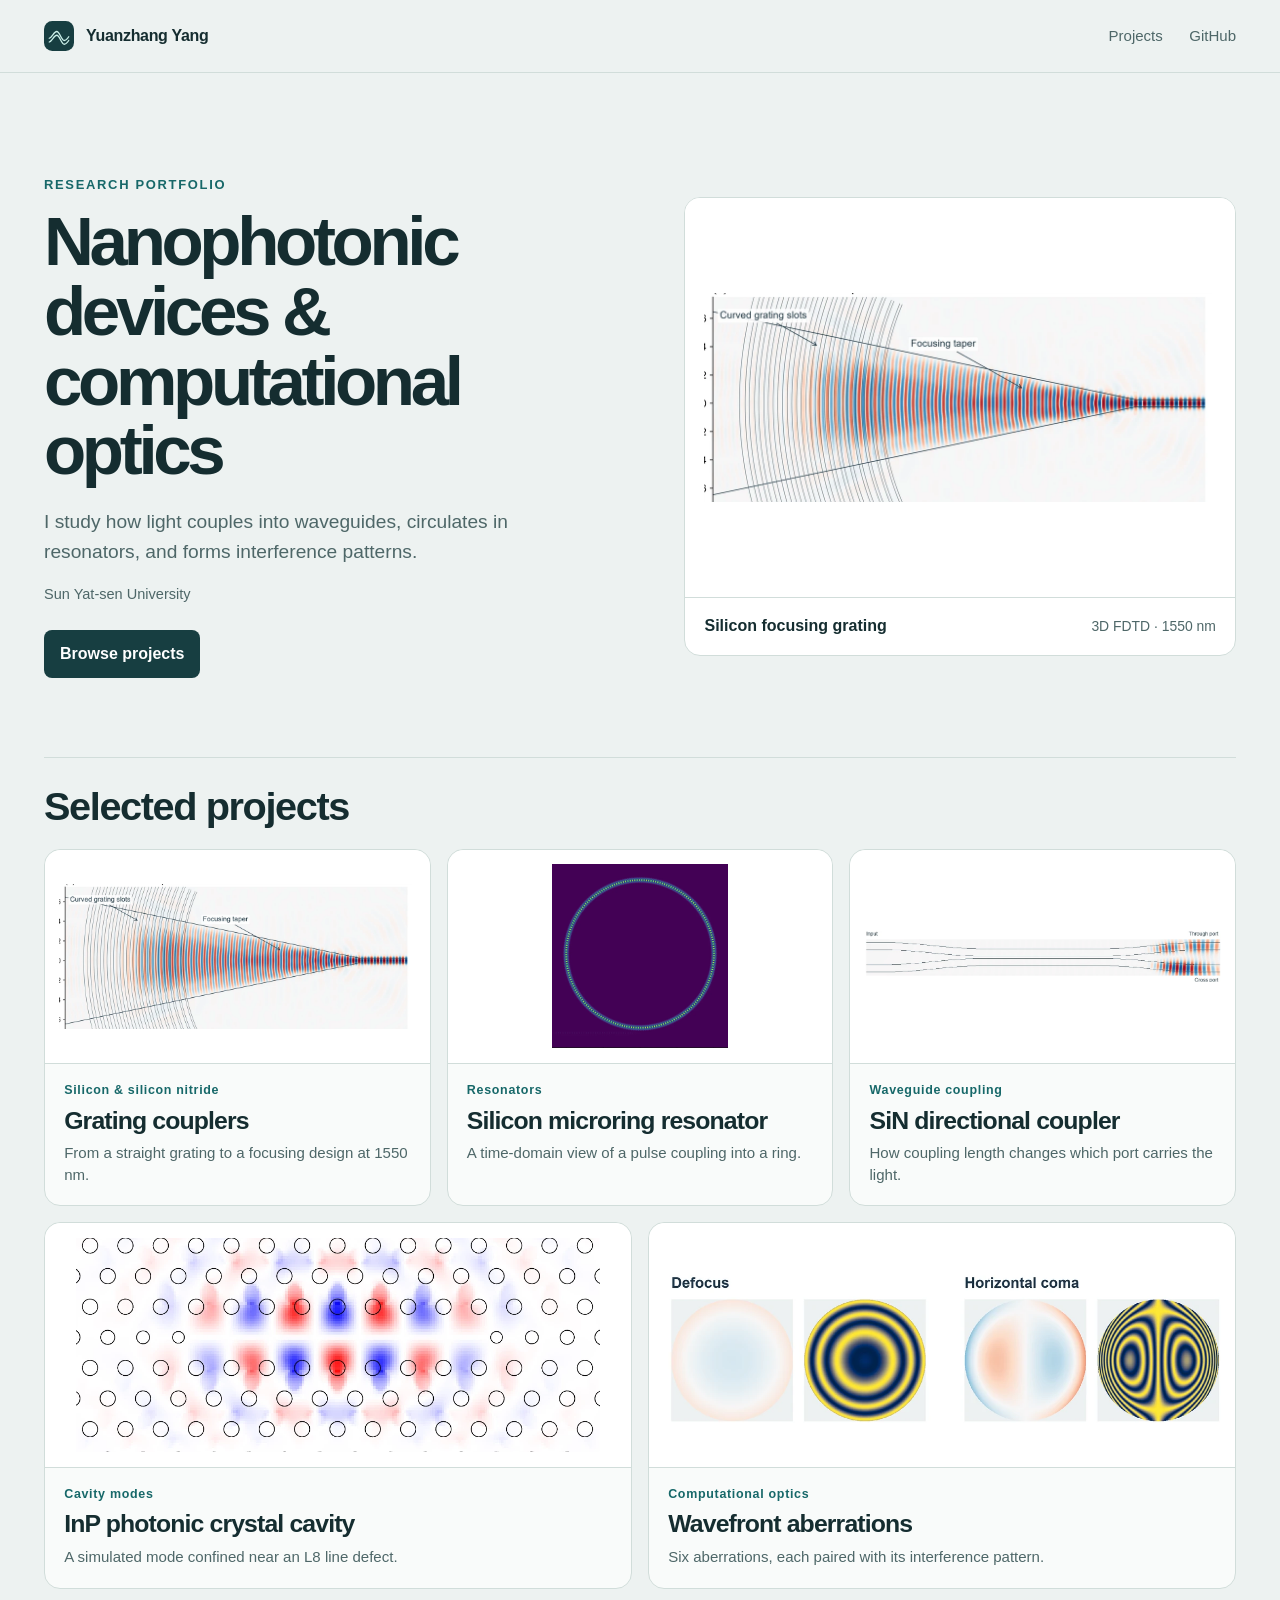
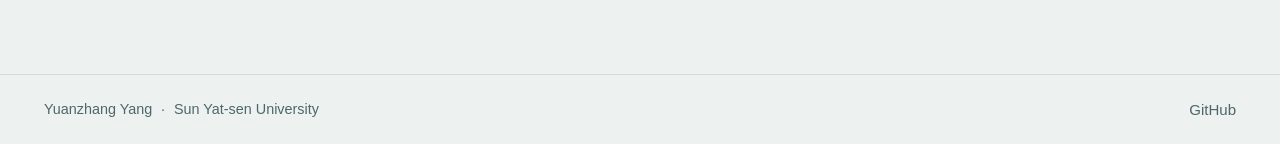
==== index.html @ 12982575 "Publish research portfolio" ====
<!doctype html>
<html lang="en">
<head>
  <meta charset="utf-8">
  <meta name="viewport" content="width=device-width, initial-scale=1">
  <meta name="description" content="Research in nanophotonic devices and computational optics by Yuanzhang Yang.">
  <meta name="theme-color" content="#eef3f2">
  <title>Yuanzhang Yang | Research Portfolio</title>
  <link rel="icon" type="image/svg+xml" href="mark.svg">
  <link rel="stylesheet" href="styles.css">
</head>
<body class="">
  <a class="skip" href="#main">Skip to content</a>
  <header class="header"><div class="wrap header-inner">
    <a class="wordmark" href="index.html"><img src="mark.svg" width="30" height="30" alt=""><span>Yuanzhang Yang</span></a>
    <nav aria-label="Main"><a href="index.html#projects">Projects</a><a href="https://github.com/muyi666111">GitHub</a></nav>
  </div></header>
  <main id="main" class="wrap">
<section class="hero">
  <div class="intro">
    <p class="eyebrow">Research portfolio</p>
    <h1>Nanophotonic devices &amp; computational optics</h1>
    <p class="lede">I study how light couples into waveguides, circulates in resonators, and forms interference patterns.</p>
    <p class="affiliation">Sun Yat-sen University</p>
    <a class="primary" href="#projects">Browse projects</a>
  </div>
  <a class="hero-visual" href="grating_couplers.html" aria-label="Explore the silicon grating coupler">
    <div class="hero-frame"><img src="assets/cover-grating_couplers.webp" alt="Red and blue electric field bands narrow along a silicon grating taper"></div>
    <div class="hero-caption"><strong>Silicon focusing grating</strong><span>3D FDTD · 1550 nm</span></div>
  </a>
</section>
<section class="project-section" id="projects" aria-labelledby="project-title">
  <div class="section-heading"><h2 id="project-title">Selected projects</h2></div>
  <div class="project-grid"><article class="project-card grating_couplers">
  <a href="grating_couplers.html" aria-label="Grating couplers project">
    <div class="card-art"><img src="assets/cover-grating_couplers.webp" alt="" loading="lazy"></div>
    <div class="card-copy"><p>Silicon &amp; silicon nitride</p><h3>Grating couplers</h3><span>From a straight grating to a focusing design at 1550 nm.</span></div>
  </a>
</article><article class="project-card microring">
  <a href="microring.html" aria-label="Silicon microring resonator project">
    <div class="card-art"><img src="assets/cover-microring.webp" alt="" loading="lazy"></div>
    <div class="card-copy"><p>Resonators</p><h3>Silicon microring resonator</h3><span>A time-domain view of a pulse coupling into a ring.</span></div>
  </a>
</article><article class="project-card directional_coupler">
  <a href="directional_coupler.html" aria-label="SiN directional coupler project">
    <div class="card-art"><img src="assets/cover-directional_coupler.webp" alt="" loading="lazy"></div>
    <div class="card-copy"><p>Waveguide coupling</p><h3>SiN directional coupler</h3><span>How coupling length changes which port carries the light.</span></div>
  </a>
</article><article class="project-card photonic_crystal_cavity">
  <a href="photonic_crystal_cavity.html" aria-label="InP photonic crystal cavity project">
    <div class="card-art"><img src="assets/cover-photonic_crystal_cavity.webp" alt="" loading="lazy"></div>
    <div class="card-copy"><p>Cavity modes</p><h3>InP photonic crystal cavity</h3><span>A simulated mode confined near an L8 line defect.</span></div>
  </a>
</article><article class="project-card wavefront_simulation">
  <a href="wavefront_simulation.html" aria-label="Wavefront aberrations project">
    <div class="card-art"><img src="assets/cover-wavefront_simulation.webp" alt="" loading="lazy"></div>
    <div class="card-copy"><p>Computational optics</p><h3>Wavefront aberrations</h3><span>Six aberrations, each paired with its interference pattern.</span></div>
  </a>
</article></div>
</section>
</main>
  <footer class="footer"><div class="wrap footer-inner"><p>Yuanzhang Yang <span>·</span> Sun Yat-sen University</p><a href="https://github.com/muyi666111">GitHub</a></div></footer>
</body>
</html>
---- styles.css ----
:root{color-scheme:light;--bg:#edf2f1;--surface:#f9fbfa;--paper:#fff;--ink:#152d30;--muted:#4e6768;--accent:#176869;--line:#d1ddda;--radius:16px;--max:1280px;font:16px/1.55 "Segoe UI",Arial,sans-serif}
*{box-sizing:border-box}body{margin:0;color:var(--ink);background:var(--bg)}img,video{display:block;max-width:100%}a{color:var(--accent);text-underline-offset:.22em}a:focus-visible{outline:3px solid #b45732;outline-offset:5px;border-radius:3px}h1,h2,h3,p{margin:0}h1,h2,h3{line-height:1.07;letter-spacing:-.035em}.wrap{width:min(var(--max),calc(100% - 88px));margin-inline:auto}.skip{position:fixed;z-index:10;top:.7rem;left:1rem;transform:translateY(-150%);background:var(--paper);padding:.6rem 1rem}.skip:focus{transform:none}
.header{border-bottom:1px solid var(--line)}.header-inner{min-height:72px;display:flex;align-items:center;justify-content:space-between;gap:1rem}.wordmark{display:flex;align-items:center;gap:.75rem;color:var(--ink);text-decoration:none;font-weight:700;white-space:nowrap;letter-spacing:-.02em}.header nav{display:flex;gap:1.65rem}.header nav a,.footer a{color:var(--muted);text-decoration:none;font-size:.94rem}.header nav a:hover,.footer a:hover,.back:hover,.next a:hover{text-decoration:underline}
.hero{display:grid;grid-template-columns:1.04fr 1fr;align-items:center;gap:clamp(2rem,5.2vw,5.25rem);padding:clamp(3rem,8vw,7.25rem) 0 clamp(3rem,6.2vw,5.5rem)}.eyebrow{color:var(--accent);font-size:.81rem;font-weight:750;letter-spacing:.13em;text-transform:uppercase}.intro h1{font-size:clamp(2.75rem,5.4vw,5.3rem);line-height:1.01;letter-spacing:-.063em;max-width:11ch;margin:.72rem 0 1.28rem}.lede{font-size:clamp(1rem,1.55vw,1.2rem);color:var(--muted);max-width:48ch;line-height:1.57}.affiliation{color:var(--muted);font-size:.91rem;margin-top:1rem}.primary{display:inline-block;padding:.7rem 1rem;border-radius:8px;background:#173e41;color:#fff;text-decoration:none;font-weight:650;margin-top:1.55rem}.primary:hover{background:#24605f}
.hero-visual{display:block;text-decoration:none;color:var(--ink);background:var(--paper);border:1px solid var(--line);border-radius:var(--radius);overflow:hidden}.hero-frame{background:#fff;position:relative;aspect-ratio:1.38;overflow:hidden;display:grid;place-items:center;padding:1.2rem}.hero-frame img{position:absolute;inset:1.2rem;width:calc(100% - 2.4rem);height:calc(100% - 2.4rem);object-fit:contain;background:#fff}.hero-caption{display:flex;justify-content:space-between;align-items:baseline;gap:.8rem;padding:1rem 1.2rem;border-top:1px solid var(--line)}.hero-caption span{font-size:.87rem;color:var(--muted)}
.project-section{padding:1.7rem 0 5.3rem;border-top:1px solid var(--line);scroll-margin-top:1rem}.section-heading{display:flex;justify-content:space-between;align-items:baseline;gap:1rem;margin-bottom:1.35rem}.section-heading h2{font-size:clamp(2rem,3.1vw,3.25rem)}.section-heading p{color:var(--muted);font-size:.94rem}.project-grid{display:grid;grid-template-columns:repeat(6,minmax(0,1fr));gap:1rem}.project-card{grid-column:span 2;min-width:0;border:1px solid var(--line);border-radius:var(--radius);background:var(--surface);transition:border-color .18s ease,background .18s ease}.project-card:nth-child(n+4){grid-column:span 3}.project-card:hover{border-color:#7b9d97;background:#fff}.project-card a{display:flex;flex-direction:column;height:100%;text-decoration:none;color:var(--ink);border-radius:var(--radius);overflow:hidden}.card-art{position:relative;aspect-ratio:1.8;background:#fff;padding:.9rem;border-bottom:1px solid var(--line);overflow:hidden}.card-art img{position:absolute;inset:.9rem;height:calc(100% - 1.8rem);width:calc(100% - 1.8rem);object-fit:contain;transition:transform .22s ease}.project-card a:hover img{transform:scale(1.035)}.project-card:nth-child(n+4) .card-art{aspect-ratio:2.4}.card-copy{padding:1.08rem 1.2rem 1.25rem}.card-copy p{font-size:.78rem;color:var(--accent);font-weight:700;letter-spacing:.055em;margin-bottom:.45rem}.card-copy h3{font-size:clamp(1.2rem,2vw,1.55rem);margin-bottom:.52rem}.card-copy span{display:block;color:var(--muted);font-size:.94rem;line-height:1.43}
.detail{max-width:1080px;padding:2rem 0 4.5rem}.back{color:var(--accent);font-size:.92rem;font-weight:650;text-decoration:none}.detail-heading{padding:2rem 0 2.1rem;max-width:820px}.detail-heading h1{font-size:clamp(2.7rem,6vw,5rem);letter-spacing:-.062em;margin:.5rem 0 .9rem}.detail-heading .lede{max-width:62ch}.research-content{border-top:1px solid var(--line);padding-top:1.15rem}.research-content>p{max-width:76ch;margin:0 0 1rem}.research-content h2{font-size:clamp(1.8rem,3.3vw,2.65rem);margin:2.5rem 0 .9rem;scroll-margin-top:1rem}.research-content h3{font-size:clamp(1.35rem,2.25vw,1.7rem);margin:1.85rem 0 .8rem}.research-content figure{margin:.75rem 0 1.3rem;padding:clamp(.55rem,1.65vw,1rem);border-radius:var(--radius);background:var(--paper);border:1px solid var(--line)}.figure-link{display:block}.research-content figure img{width:auto;height:auto;max-width:100%;margin:auto}.research-content video{width:100%;max-height:70vh;background:white;object-fit:contain}.research-content figcaption,.group-caption{color:var(--muted);font-size:.95rem;line-height:1.47}.research-content figcaption{border-top:1px solid var(--line);margin-top:.85rem;padding:.7rem .15rem .05rem}.links{display:flex;gap:.55rem;flex-wrap:wrap;margin:.7rem 0 1.3rem}.links a{border:1px solid var(--line);border-radius:7px;background:var(--surface);padding:.35rem .65rem;text-decoration:none;font-size:.88rem;font-weight:650}.links a:hover{background:#dcebe7}.table-wrap{overflow-x:auto;margin:1rem 0 1.3rem;border:1px solid var(--line);border-radius:10px}table{border-collapse:collapse;width:100%;min-width:420px;background:#fbfdfc}th,td{text-align:left;padding:.62rem .8rem}th{background:#dce8e5;font-size:.9rem}td{border-top:1px solid var(--line)}.next{border-top:1px solid var(--line);display:flex;justify-content:space-between;gap:1rem;margin-top:2.7rem;padding-top:1rem}.next a{font-size:.9rem;text-decoration:none}.next strong{display:block;font-size:1.13rem}
.footer{border-top:1px solid var(--line)}.footer-inner{display:flex;gap:.8rem;justify-content:space-between;padding:1.45rem 0;color:var(--muted);font-size:.9rem}.footer span{padding:0 .3rem}
@media(max-width:950px){.wrap{width:calc(100% - 48px)}.project-grid{grid-template-columns:repeat(2,minmax(0,1fr))}.project-card,.project-card:nth-child(n+4){grid-column:auto}.project-card:nth-child(n+4) .card-art{aspect-ratio:1.8}.hero{gap:2rem}.hero-caption{flex-wrap:wrap}}
@media(max-width:650px){.wrap{width:calc(100% - 32px)}.header-inner{min-height:58px}.header nav{gap:.85rem}.header nav a{font-size:.87rem}.wordmark{gap:.42rem}.wordmark img{height:24px;width:24px}.hero{grid-template-columns:1fr;padding:2.45rem 0 2.4rem;gap:1.55rem}.intro h1{font-size:clamp(2.35rem,9vw,3.7rem);margin-bottom:.85rem}.hero-frame{aspect-ratio:1.77;padding:.75rem}.hero-caption{padding:.62rem .8rem}.section-heading{display:block}.section-heading p{margin-top:.3rem}.project-grid{grid-template-columns:1fr;gap:.8rem}.project-card .card-art,.project-card:nth-child(n+4) .card-art{aspect-ratio:1.95}.project-section{padding-bottom:3rem}.detail{padding-top:1.2rem}.detail-heading{padding:1.4rem 0 1.7rem}.footer-inner{flex-wrap:wrap}}
@media(prefers-reduced-motion:reduce){*,*::before,*::after{animation:none!important;transition:none!important;scroll-behavior:auto!important}}

picture{display:block}.research-content figure img.motion{max-height:75vh;object-fit:contain}
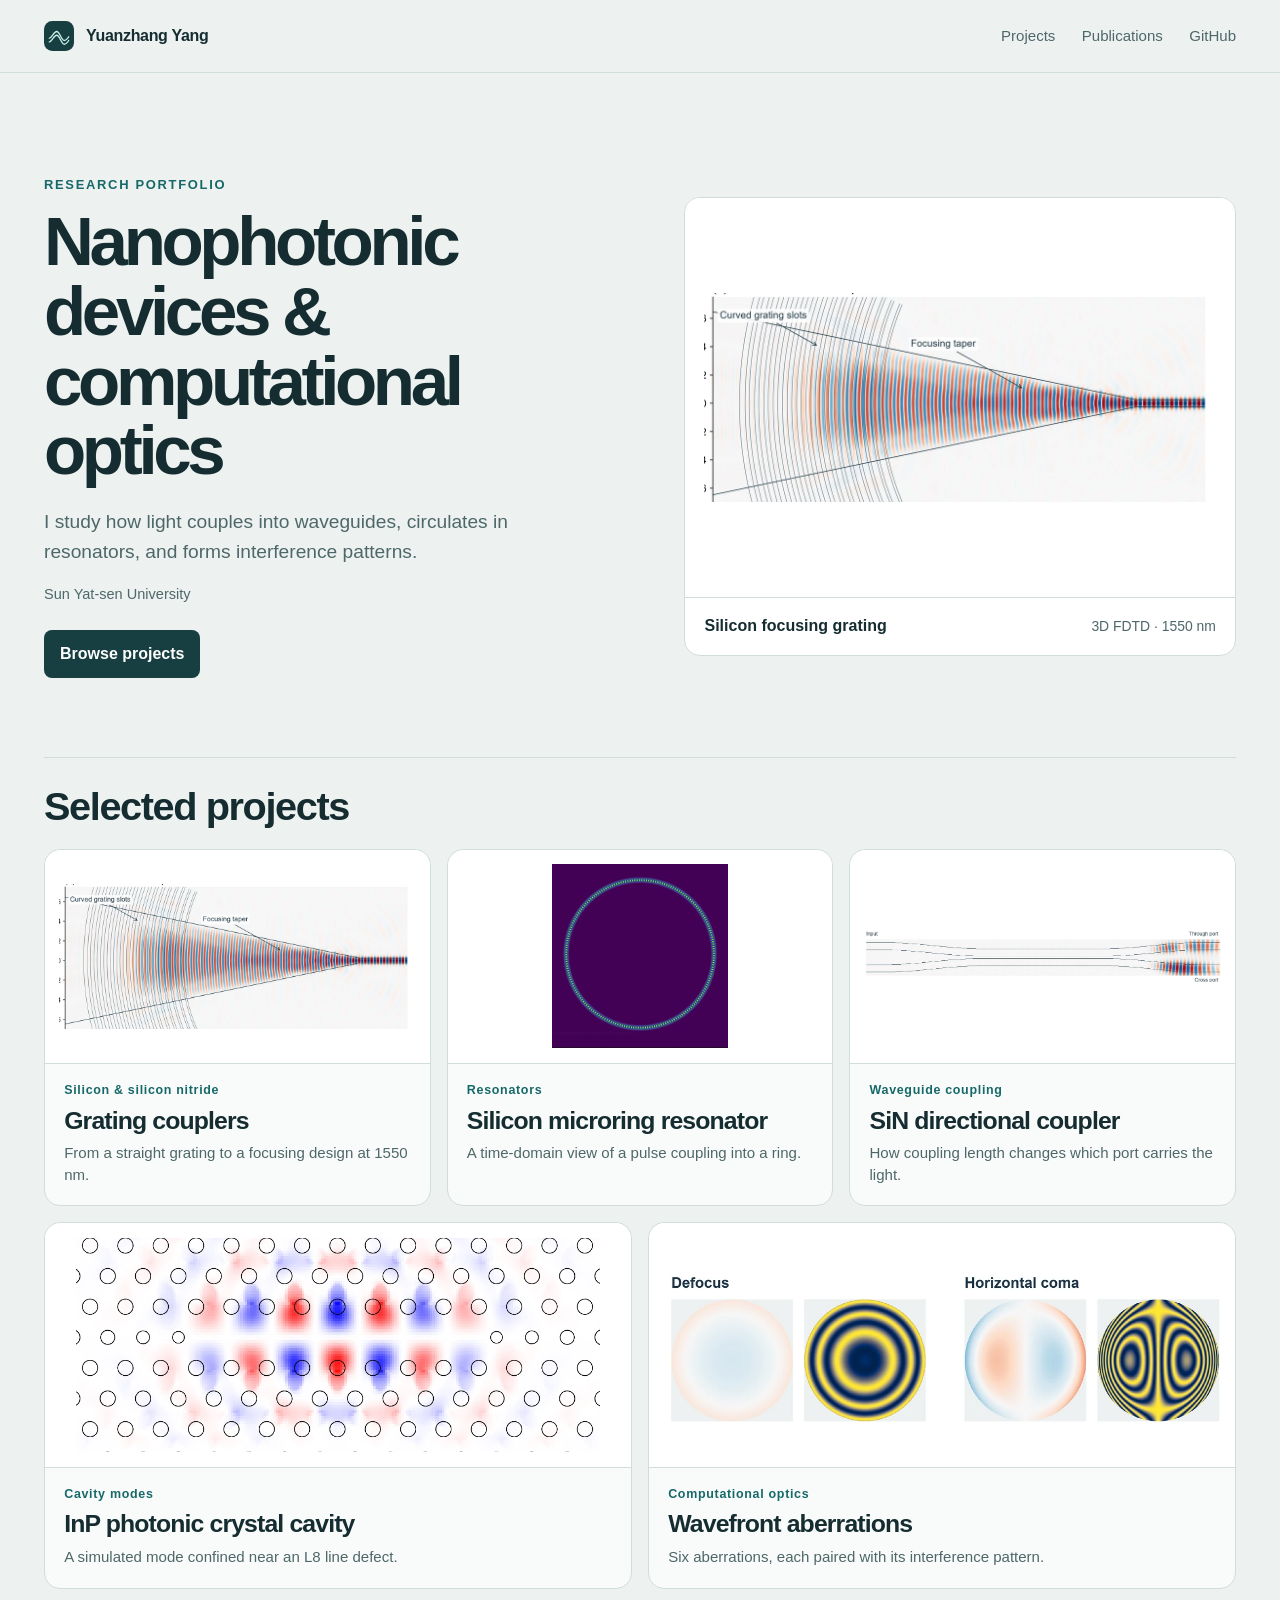
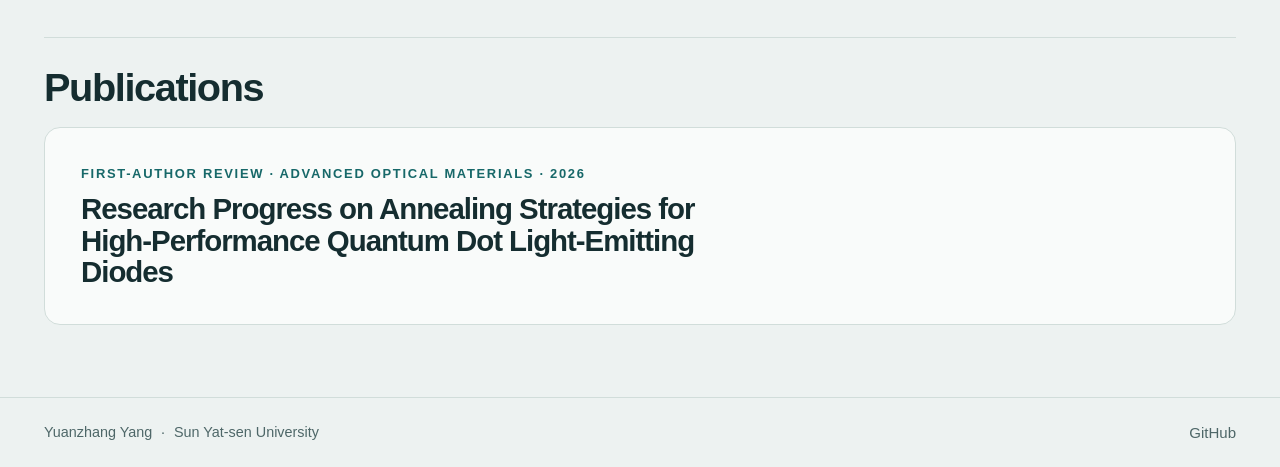
==== commit 80f8eca8: "Publish first-author review with high-resolution figures" ====
--- a/index.html
+++ b/index.html
@@ -13,7 +13,7 @@
   <a class="skip" href="#main">Skip to content</a>
   <header class="header"><div class="wrap header-inner">
     <a class="wordmark" href="index.html"><img src="mark.svg" width="30" height="30" alt=""><span>Yuanzhang Yang</span></a>
-    <nav aria-label="Main"><a href="index.html#projects">Projects</a><a href="https://github.com/muyi666111">GitHub</a></nav>
+    <nav aria-label="Main"><a href="index.html#projects">Projects</a><a href="publications.html">Publications</a><a href="https://github.com/muyi666111">GitHub</a></nav>
   </div></header>
   <main id="main" class="wrap">
 <section class="hero">
@@ -58,6 +58,13 @@
   </a>
 </article></div>
 </section>
+<section class="publication-home" aria-labelledby="publication-title">
+  <h2 id="publication-title">Publications</h2>
+  <a class="publication-feature" href="publications.html">
+    <p class="eyebrow">First-author review · Advanced Optical Materials · 2026</p>
+    <h3>Research Progress on Annealing Strategies for High-Performance Quantum Dot Light-Emitting Diodes</h3>
+  </a>
+</section>
 </main>
   <footer class="footer"><div class="wrap footer-inner"><p>Yuanzhang Yang <span>·</span> Sun Yat-sen University</p><a href="https://github.com/muyi666111">GitHub</a></div></footer>
 </body>
--- a/styles.css
+++ b/styles.css
@@ -11,3 +11,26 @@
 @media(prefers-reduced-motion:reduce){*,*::before,*::after{animation:none!important;transition:none!important;scroll-behavior:auto!important}}
 
 picture{display:block}.research-content figure img.motion{max-height:75vh;object-fit:contain}
+.math-display{overflow-x:auto;margin:1rem 0 1.3rem;padding:.35rem .9rem;border:1px solid var(--line);border-radius:10px;background:var(--paper)}
+.math-display .katex-display{margin:.65rem 0}
+.this-work td{background:#e0efea;color:#153c3b;font-weight:700}
+.project-section{padding-bottom:3rem}
+.publication-home{border-top:1px solid var(--line);padding:1.75rem 0 4.5rem}
+.publication-home h2{font-size:clamp(2rem,3.1vw,3.25rem);margin-bottom:1.2rem}
+.publication-feature{display:block;background:var(--surface);padding:clamp(1.25rem,3vw,2.25rem);border:1px solid var(--line);border-radius:var(--radius);color:var(--ink);text-decoration:none}
+.publication-feature:hover{border-color:#7b9d97;background:var(--paper)}
+.publication-feature h3{font-size:clamp(1.3rem,2.3vw,1.85rem);max-width:40ch;margin-top:.55rem}
+.publication-citation{background:var(--surface);border:1px solid var(--line);border-radius:var(--radius);padding:clamp(1.2rem,4vw,2.6rem)}
+.publication-citation h2{font-size:clamp(1.75rem,4vw,3.15rem);max-width:32ch;margin:.7rem 0 1.2rem}
+.publication-authors,.publication-journal{color:var(--muted);margin-top:.4rem}
+.publication-authors strong{color:var(--ink)}
+.publication-citation .links{margin:1.3rem 0 0}
+.publication-content{margin-top:2rem}
+.publication-content h2{margin-top:1rem}
+.research-content .thermal-figure{padding:clamp(1rem,3vw,1.8rem);margin:1.6rem 0 0}
+.thermal-figure h3{margin:0 0 1rem}
+.thermal-steps{display:grid;grid-template-columns:1fr 1fr;gap:.8rem}
+.thermal-step{padding:1rem 1.2rem;background:#eaf2ef;border-radius:10px}
+.temperature{font-weight:750;font-size:clamp(1.7rem,4vw,2.5rem);line-height:1.1;margin:.5rem 0 .55rem;letter-spacing:-.04em}
+.temperature span{font-size:.54em;letter-spacing:0;font-weight:500}
+@media(max-width:650px){.thermal-steps{grid-template-columns:1fr}.header-inner{flex-wrap:wrap;gap:.5rem .8rem;padding:.65rem 0}.header nav{gap:.8rem}}
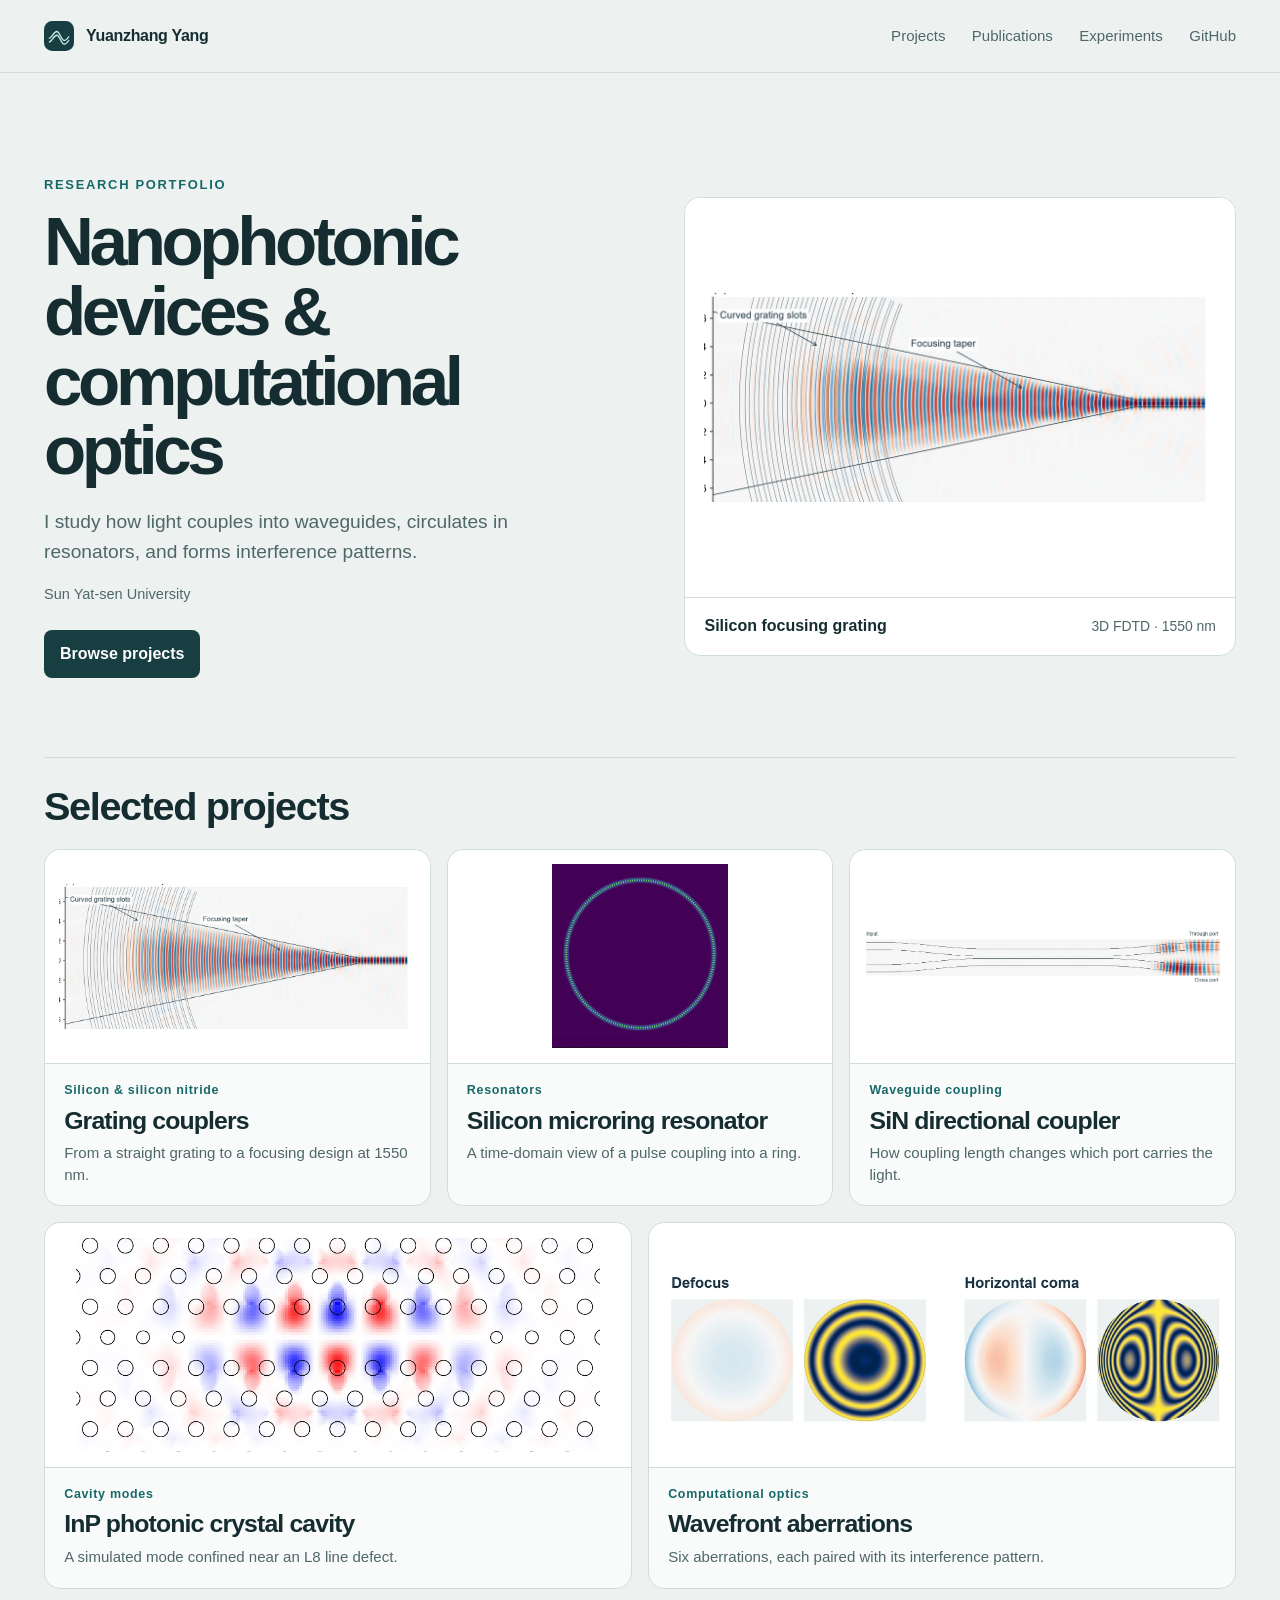
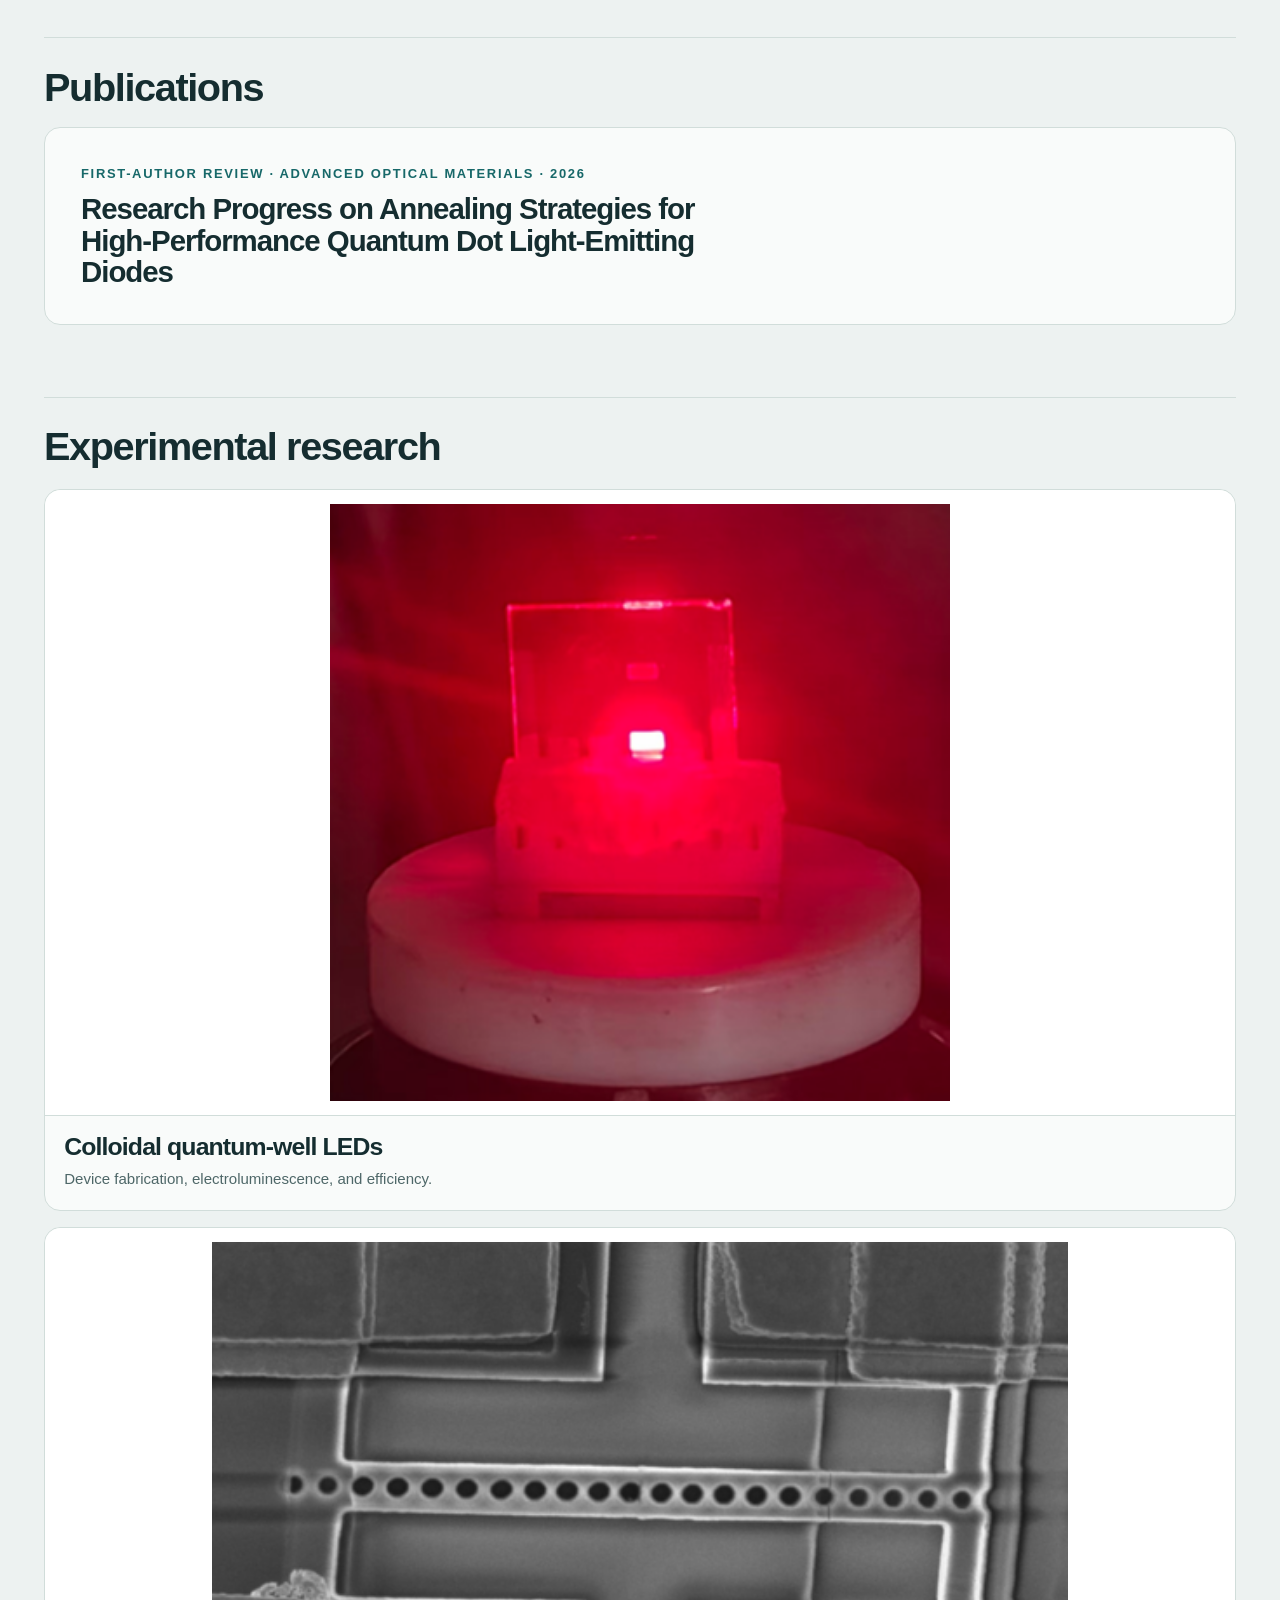
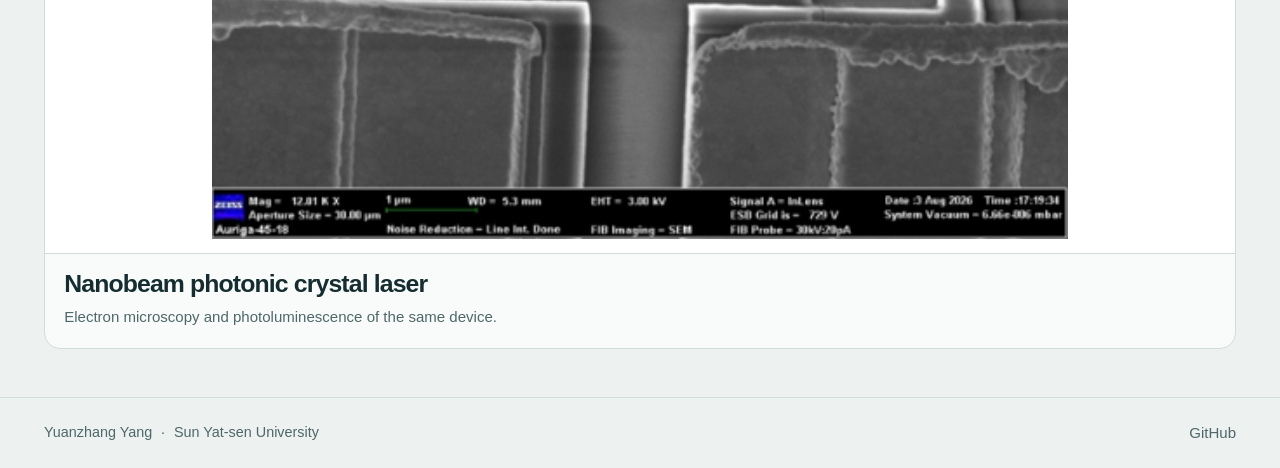
==== commit c968204a: "Publish experimental research projects" ====
--- a/index.html
+++ b/index.html
@@ -3,7 +3,7 @@
 <head>
   <meta charset="utf-8">
   <meta name="viewport" content="width=device-width, initial-scale=1">
-  <meta name="description" content="Research in nanophotonic devices and computational optics by Yuanzhang Yang.">
+  <meta name="description" content="Research in nanophotonic devices, computational optics, and experimental optoelectronics by Yuanzhang Yang.">
   <meta name="theme-color" content="#eef3f2">
   <title>Yuanzhang Yang | Research Portfolio</title>
   <link rel="icon" type="image/svg+xml" href="mark.svg">
@@ -13,7 +13,7 @@
   <a class="skip" href="#main">Skip to content</a>
   <header class="header"><div class="wrap header-inner">
     <a class="wordmark" href="index.html"><img src="mark.svg" width="30" height="30" alt=""><span>Yuanzhang Yang</span></a>
-    <nav aria-label="Main"><a href="index.html#projects">Projects</a><a href="publications.html">Publications</a><a href="https://github.com/muyi666111">GitHub</a></nav>
+    <nav aria-label="Main"><a href="index.html#projects">Projects</a><a href="publications.html">Publications</a><a href="experiments.html">Experiments</a><a href="https://github.com/muyi666111">GitHub</a></nav>
   </div></header>
   <main id="main" class="wrap">
 <section class="hero">
@@ -65,6 +65,23 @@
     <h3>Research Progress on Annealing Strategies for High-Performance Quantum Dot Light-Emitting Diodes</h3>
   </a>
 </section>
+<section class="project-section" id="experiments" aria-labelledby="experiments-title">
+  <div class="section-heading"><h2 id="experiments-title">Experimental research</h2></div>
+  <div class="experiment-pair">
+    <article class="project-card experiment-card">
+      <a href="experiments.html#cqw-led">
+        <div class="card-art"><img src="assets/experiments/red-cqw-led.png" alt="" loading="lazy"></div>
+        <div class="card-copy"><h3>Colloidal quantum-well LEDs</h3><span>Device fabrication, electroluminescence, and efficiency.</span></div>
+      </a>
+    </article>
+    <article class="project-card experiment-card">
+      <a href="experiments.html#nanobeam">
+        <div class="card-art"><img src="assets/experiments/nanobeam-sem.png" alt="" loading="lazy"></div>
+        <div class="card-copy"><h3>Nanobeam photonic crystal laser</h3><span>Electron microscopy and photoluminescence of the same device.</span></div>
+      </a>
+    </article>
+  </div>
+</section>
 </main>
   <footer class="footer"><div class="wrap footer-inner"><p>Yuanzhang Yang <span>·</span> Sun Yat-sen University</p><a href="https://github.com/muyi666111">GitHub</a></div></footer>
 </body>
--- a/styles.css
+++ b/styles.css
@@ -34,3 +34,15 @@
 .temperature{font-weight:750;font-size:clamp(1.7rem,4vw,2.5rem);line-height:1.1;margin:.5rem 0 .55rem;letter-spacing:-.04em}
 .temperature span{font-size:.54em;letter-spacing:0;font-weight:500}
 @media(max-width:650px){.thermal-steps{grid-template-columns:1fr}.header-inner{flex-wrap:wrap;gap:.5rem .8rem;padding:.65rem 0}.header nav{gap:.8rem}}
+
+.experiment-pair{display:grid;grid-template-columns:repeat(2,minmax(0,1fr));gap:1rem}
+.experiment-card .card-art{aspect-ratio:1.9}
+.experiment-content section{scroll-margin-top:1rem}
+.experiment-content section+section{border-top:1px solid var(--line);margin-top:2rem}
+.experiment-content section>p{max-width:75ch;margin-bottom:1rem}
+.experiment-content section:first-child>h2{margin-top:.7rem}
+.experiment-pair figure{display:flex;flex-direction:column}
+.experiment-pair figure .figure-link{flex:1;display:grid;place-items:center}
+.experiment-stack{display:flex;align-items:baseline;flex-wrap:wrap;gap:.35rem 1rem;padding:.75rem 1rem;background:var(--paper);border:1px solid var(--line);border-radius:10px}
+.experiment-stack strong{color:var(--accent);font-size:.88rem}
+@media(max-width:650px){.experiment-pair{grid-template-columns:1fr}}
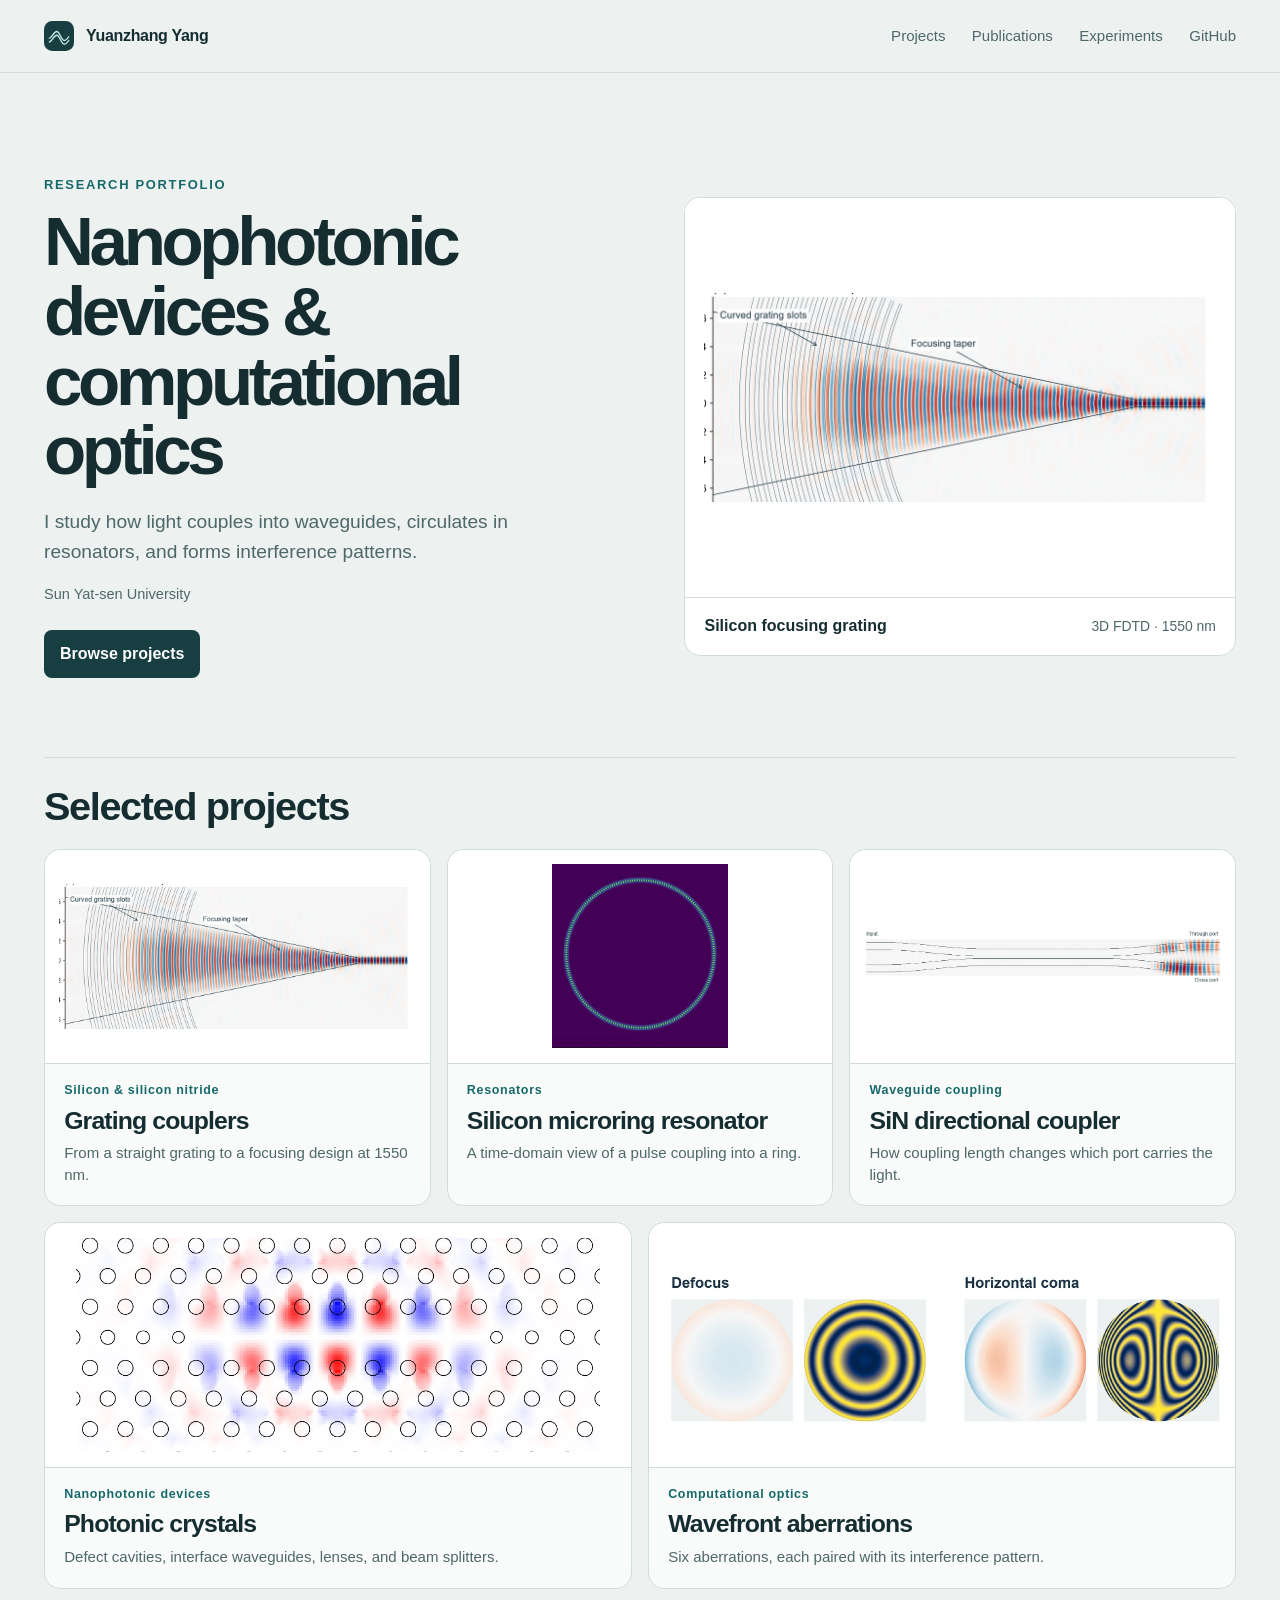
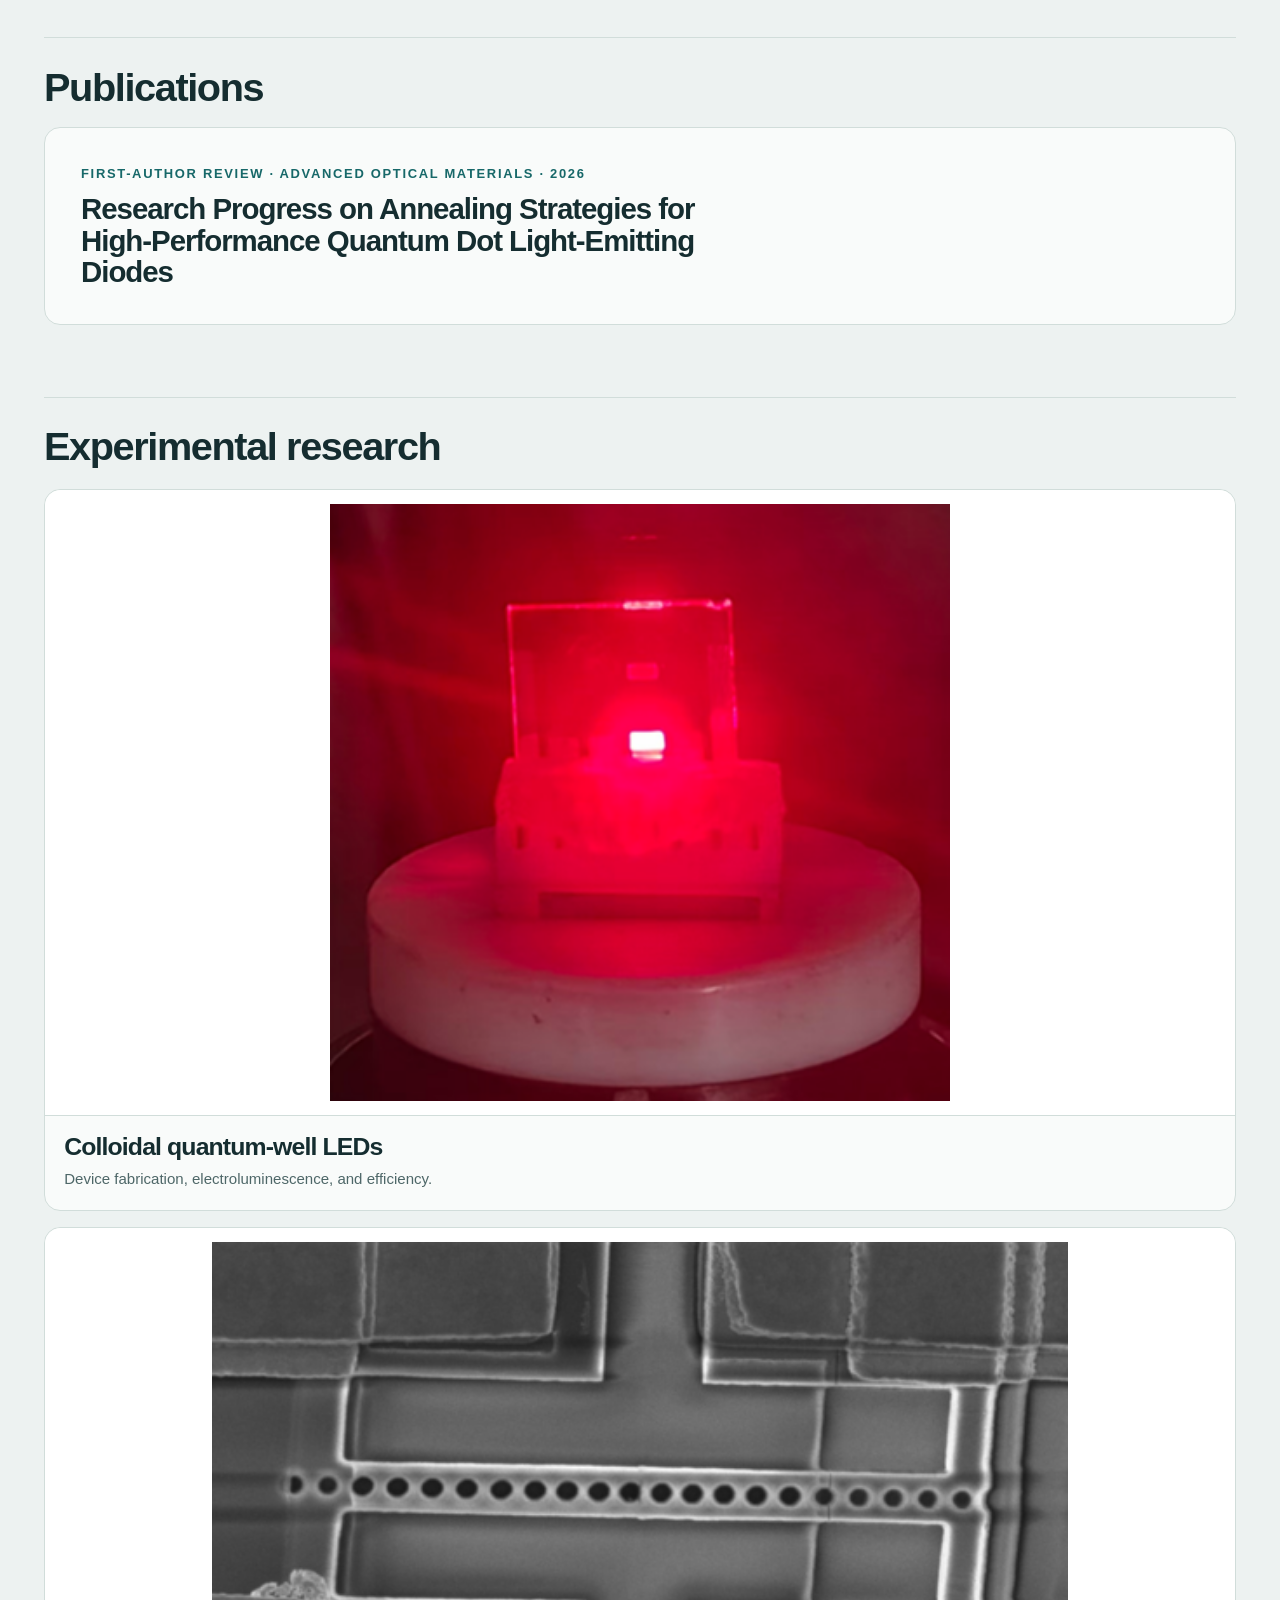
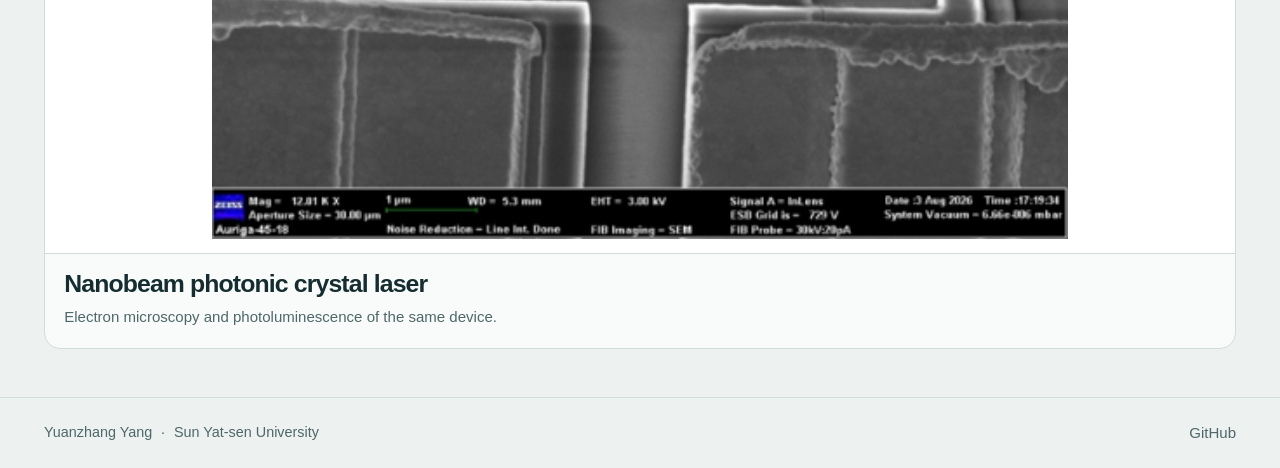
==== commit a612d0fc: "Add four photonic crystal simulation projects" ====
--- a/index.html
+++ b/index.html
@@ -46,10 +46,10 @@
     <div class="card-art"><img src="assets/cover-directional_coupler.webp" alt="" loading="lazy"></div>
     <div class="card-copy"><p>Waveguide coupling</p><h3>SiN directional coupler</h3><span>How coupling length changes which port carries the light.</span></div>
   </a>
-</article><article class="project-card photonic_crystal_cavity">
-  <a href="photonic_crystal_cavity.html" aria-label="InP photonic crystal cavity project">
-    <div class="card-art"><img src="assets/cover-photonic_crystal_cavity.webp" alt="" loading="lazy"></div>
-    <div class="card-copy"><p>Cavity modes</p><h3>InP photonic crystal cavity</h3><span>A simulated mode confined near an L8 line defect.</span></div>
+</article><article class="project-card photonic_crystals">
+  <a href="photonic_crystals.html" aria-label="Photonic crystals project">
+    <div class="card-art"><img src="assets/cover-photonic_crystals.webp" alt="" loading="lazy"></div>
+    <div class="card-copy"><p>Nanophotonic devices</p><h3>Photonic crystals</h3><span>Defect cavities, interface waveguides, lenses, and beam splitters.</span></div>
   </a>
 </article><article class="project-card wavefront_simulation">
   <a href="wavefront_simulation.html" aria-label="Wavefront aberrations project">
